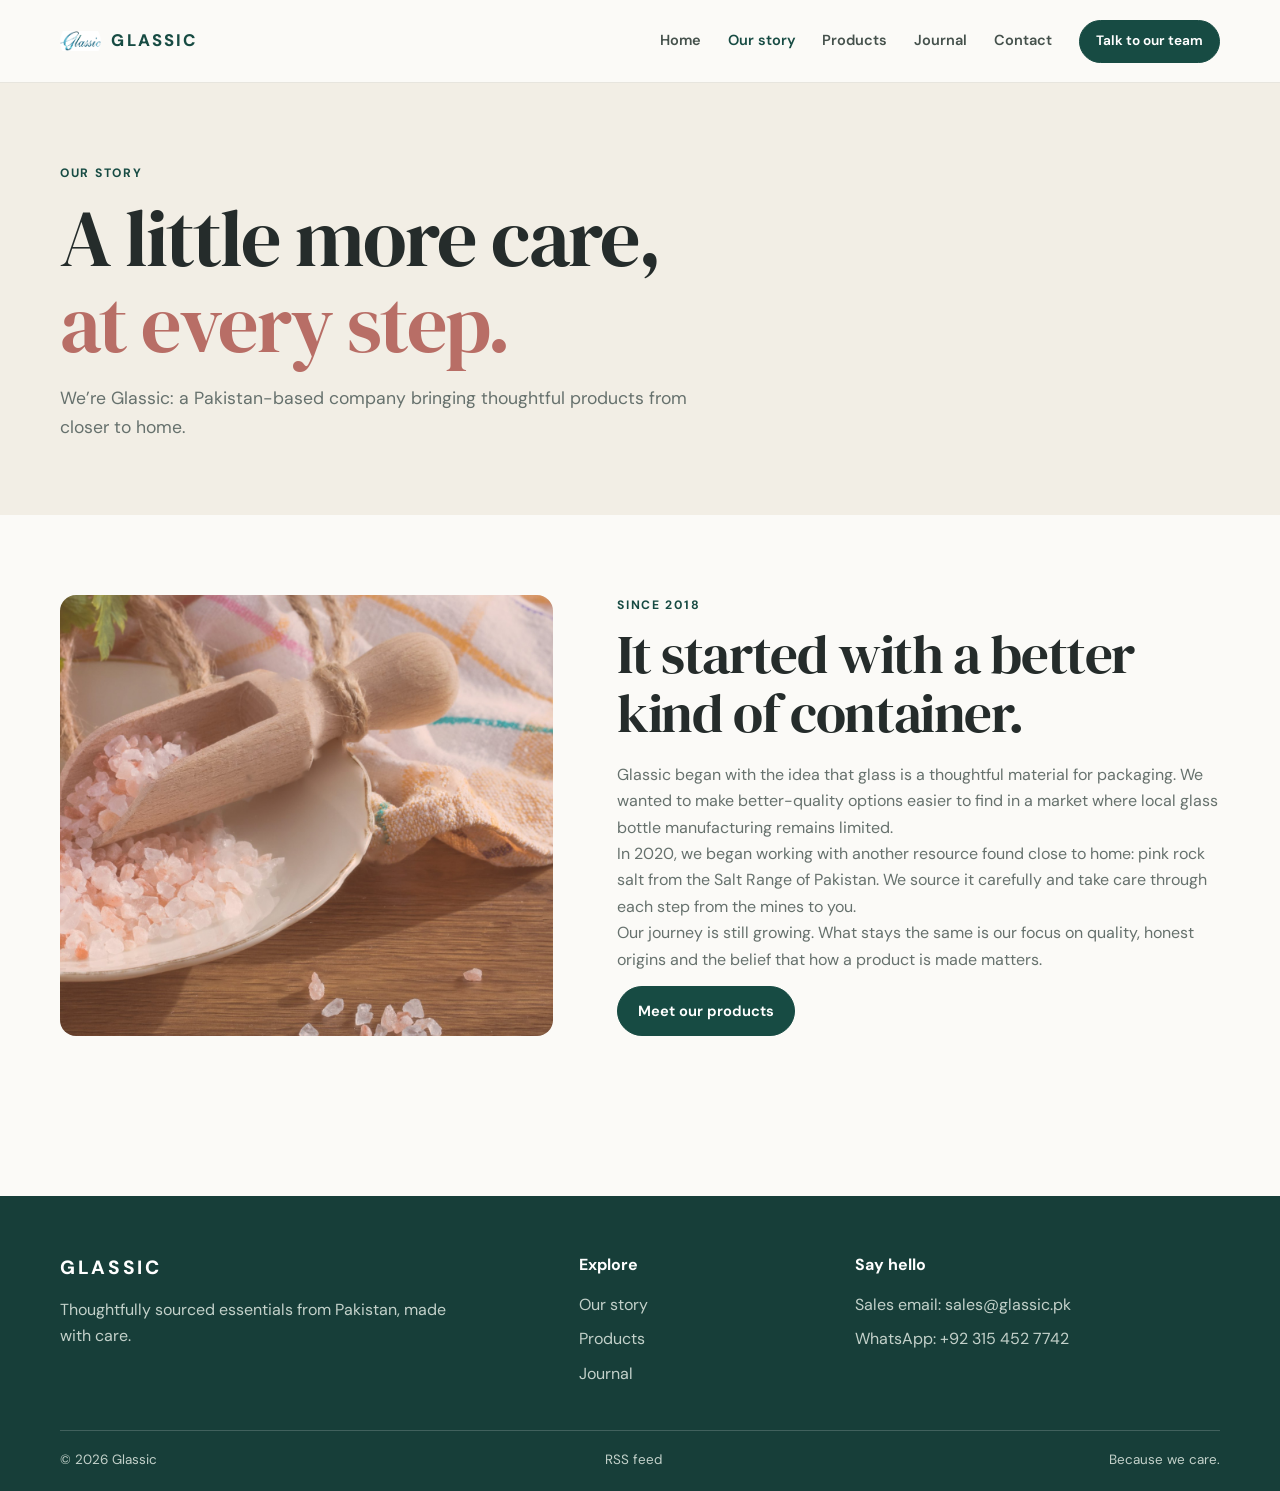
==== about/index.html @ 410bf7d2 "deploy: mueedmq/glassic@69155875bd1e82336464552549f58c06f13dce4d" ====
<!DOCTYPE html><html lang="en"> <head><meta charset="utf-8"><meta name="viewport" content="width=device-width, initial-scale=1"><base href="https://mueedmq.github.io/glassic-pages/"><meta name="generator" content="Astro v5.18.2"><meta name="theme-color" content="#fbfaf7"><title>Our story | Glassic</title><meta name="description" content="Glassic began in Pakistan in 2018 with a belief in better materials, thoughtful sourcing and care at every step."><link rel="canonical" href="https://mueedmq.github.io/glassic-pages/about/"><link rel="alternate" type="application/rss+xml" title="Glassic Journal" href="rss.xml"><link rel="icon" type="image/png" href="images/glassic-mark.png"><link rel="preconnect" href="https://fonts.googleapis.com"><link rel="preconnect" href="https://fonts.gstatic.com" crossorigin><link href="https://fonts.googleapis.com/css2?family=DM+Sans:wght@400;500;600;700&family=DM+Serif+Display&display=swap" rel="stylesheet"><meta property="og:type" content="website"><meta property="og:site_name" content="Glassic"><meta property="og:title" content="Our story | Glassic"><meta property="og:description" content="Glassic began in Pakistan in 2018 with a belief in better materials, thoughtful sourcing and care at every step."><meta property="og:url" content="https://mueedmq.github.io/glassic-pages/about/"><meta property="og:image" content="https://mueedmq.github.io/glassic-pages/images/glassic-social.jpg"><meta name="twitter:card" content="summary_large_image"><meta name="twitter:title" content="Our story | Glassic"><meta name="twitter:description" content="Glassic began in Pakistan in 2018 with a belief in better materials, thoughtful sourcing and care at every step."><meta name="twitter:image" content="https://mueedmq.github.io/glassic-pages/images/glassic-social.jpg"><style>.page-hero[data-astro-cid-kh7btl4r]{padding:5rem 0 4.6rem;background:#f2eee5}.page-hero[data-astro-cid-kh7btl4r] h1[data-astro-cid-kh7btl4r]{margin:.75rem 0 1rem;font-size:clamp(3rem,7vw,5rem)}.page-hero[data-astro-cid-kh7btl4r] h1[data-astro-cid-kh7btl4r] em[data-astro-cid-kh7btl4r]{color:#b86e66;font-style:normal}.page-hero[data-astro-cid-kh7btl4r] p[data-astro-cid-kh7btl4r]:not(.eyebrow){max-width:42rem;color:#66716d;font-size:1.1rem}.section-pad[data-astro-cid-kh7btl4r]{padding-block:5rem}.story-grid[data-astro-cid-kh7btl4r]{display:grid;grid-template-columns:.9fr 1.1fr;align-items:center;gap:4rem}.story-grid[data-astro-cid-kh7btl4r]>img[data-astro-cid-kh7btl4r]{width:100%;min-height:420px;height:100%;object-fit:cover;border-radius:1rem}.story[data-astro-cid-kh7btl4r] h2[data-astro-cid-kh7btl4r]{margin:.5rem 0 1.2rem;font-size:clamp(2.4rem,4.5vw,3.45rem)}.story-grid[data-astro-cid-kh7btl4r]>div[data-astro-cid-kh7btl4r]>p[data-astro-cid-kh7btl4r]:not(.eyebrow){color:#66716d}.story-grid[data-astro-cid-kh7btl4r] .btn[data-astro-cid-kh7btl4r]{margin-top:.8rem}@media(max-width:700px){.page-hero[data-astro-cid-kh7btl4r]{padding:3.5rem 0}.section-pad[data-astro-cid-kh7btl4r]{padding-block:3.5rem}.story-grid[data-astro-cid-kh7btl4r]{grid-template-columns:1fr;gap:2rem}.story-grid[data-astro-cid-kh7btl4r]>img[data-astro-cid-kh7btl4r]{min-height:270px;max-height:350px}}
</style>
<link rel="stylesheet" href="/glassic-pages/_astro/about.DQ_3Z3SN.css"></head> <body> <a class="skip-link" href="/glassic-pages/about/#main" data-astro-cid-ctg3m53h>Skip to content</a> <header class="site-header" data-astro-cid-ctg3m53h> <div class="container header-inner" data-astro-cid-ctg3m53h> <a class="brand" href="./" aria-label="Glassic home" data-astro-cid-ctg3m53h><img src="images/glassic-mark.png" alt="" width="160" height="54" data-astro-cid-ctg3m53h><span data-astro-cid-ctg3m53h>GLASSIC</span></a> <nav class="desktop-nav" aria-label="Main navigation" data-astro-cid-ctg3m53h> <a href="./" data-astro-cid-ctg3m53h>Home</a><a href="about/" aria-current="page" data-astro-cid-ctg3m53h>Our story</a><a href="products/" data-astro-cid-ctg3m53h>Products</a><a href="blog/" data-astro-cid-ctg3m53h>Journal</a><a href="contact/" data-astro-cid-ctg3m53h>Contact</a> <a class="btn header-cta" href="contact/" data-astro-cid-ctg3m53h>Talk to our team</a> </nav> <details class="mobile-menu" data-astro-cid-ctg3m53h> <summary aria-label="Open navigation menu" data-astro-cid-ctg3m53h><span class="menu-label" data-astro-cid-ctg3m53h>Menu</span><span class="menu-icon" aria-hidden="true" data-astro-cid-ctg3m53h><i data-astro-cid-ctg3m53h></i><i data-astro-cid-ctg3m53h></i></span></summary> <nav aria-label="Mobile navigation" data-astro-cid-ctg3m53h> <a href="./" data-astro-cid-ctg3m53h>Home</a><a href="about/" aria-current="page" data-astro-cid-ctg3m53h>Our story</a><a href="products/" data-astro-cid-ctg3m53h>Products</a><a href="blog/" data-astro-cid-ctg3m53h>Journal</a><a href="contact/" data-astro-cid-ctg3m53h>Contact</a> <a class="btn" href="contact/" data-astro-cid-ctg3m53h>Talk to our team</a> </nav> </details> </div> </header>  <main id="main"> <section class="page-hero" data-astro-cid-kh7btl4r><div class="container" data-astro-cid-kh7btl4r><p class="eyebrow" data-astro-cid-kh7btl4r>Our story</p><h1 class="display" data-astro-cid-kh7btl4r>A little more care,<br data-astro-cid-kh7btl4r><em data-astro-cid-kh7btl4r>at every step.</em></h1><p data-astro-cid-kh7btl4r>We’re Glassic: a Pakistan-based company bringing thoughtful products from closer to home.</p></div></section> <section class="story section-pad" data-astro-cid-kh7btl4r><div class="container story-grid" data-astro-cid-kh7btl4r><img src="images/salt-hero.jpg" alt="Pink salt from Pakistan's Salt Range, ready to be prepared" data-astro-cid-kh7btl4r><div data-astro-cid-kh7btl4r><p class="eyebrow" data-astro-cid-kh7btl4r>Since 2018</p><h2 class="display" data-astro-cid-kh7btl4r>It started with a better kind of container.</h2><p data-astro-cid-kh7btl4r>Glassic began with the idea that glass is a thoughtful material for packaging. We wanted to make better-quality options easier to find in a market where local glass bottle manufacturing remains limited.</p><p data-astro-cid-kh7btl4r>In 2020, we began working with another resource found close to home: pink rock salt from the Salt Range of Pakistan. We source it carefully and take care through each step from the mines to you.</p><p data-astro-cid-kh7btl4r>Our journey is still growing. What stays the same is our focus on quality, honest origins and the belief that how a product is made matters.</p><a class="btn" href="products/" data-astro-cid-kh7btl4r>Meet our products</a></div></div></section> </main> <footer class="site-footer" data-astro-cid-gcn2mc3v> <div class="container footer-grid" data-astro-cid-gcn2mc3v> <div data-astro-cid-gcn2mc3v><a class="footer-brand" href="./" data-astro-cid-gcn2mc3v>GLASSIC</a><p data-astro-cid-gcn2mc3v>Thoughtfully sourced essentials from Pakistan, made with care.</p></div> <div data-astro-cid-gcn2mc3v><strong data-astro-cid-gcn2mc3v>Explore</strong><a href="about/" data-astro-cid-gcn2mc3v>Our story</a><a href="products/" data-astro-cid-gcn2mc3v>Products</a><a href="blog/" data-astro-cid-gcn2mc3v>Journal</a></div> <div data-astro-cid-gcn2mc3v><strong data-astro-cid-gcn2mc3v>Say hello</strong><a href="mailto:sales@glassic.pk" data-astro-cid-gcn2mc3v>Sales email: sales@glassic.pk</a><a href="https://wa.me/923154527742" data-astro-cid-gcn2mc3v>WhatsApp: +92 315 452 7742</a></div> </div> <div class="container footer-bottom" data-astro-cid-gcn2mc3v><span data-astro-cid-gcn2mc3v>© 2026 Glassic</span><a href="rss.xml" data-astro-cid-gcn2mc3v>RSS feed</a><span data-astro-cid-gcn2mc3v>Because we care.</span></div> </footer>  </body></html>
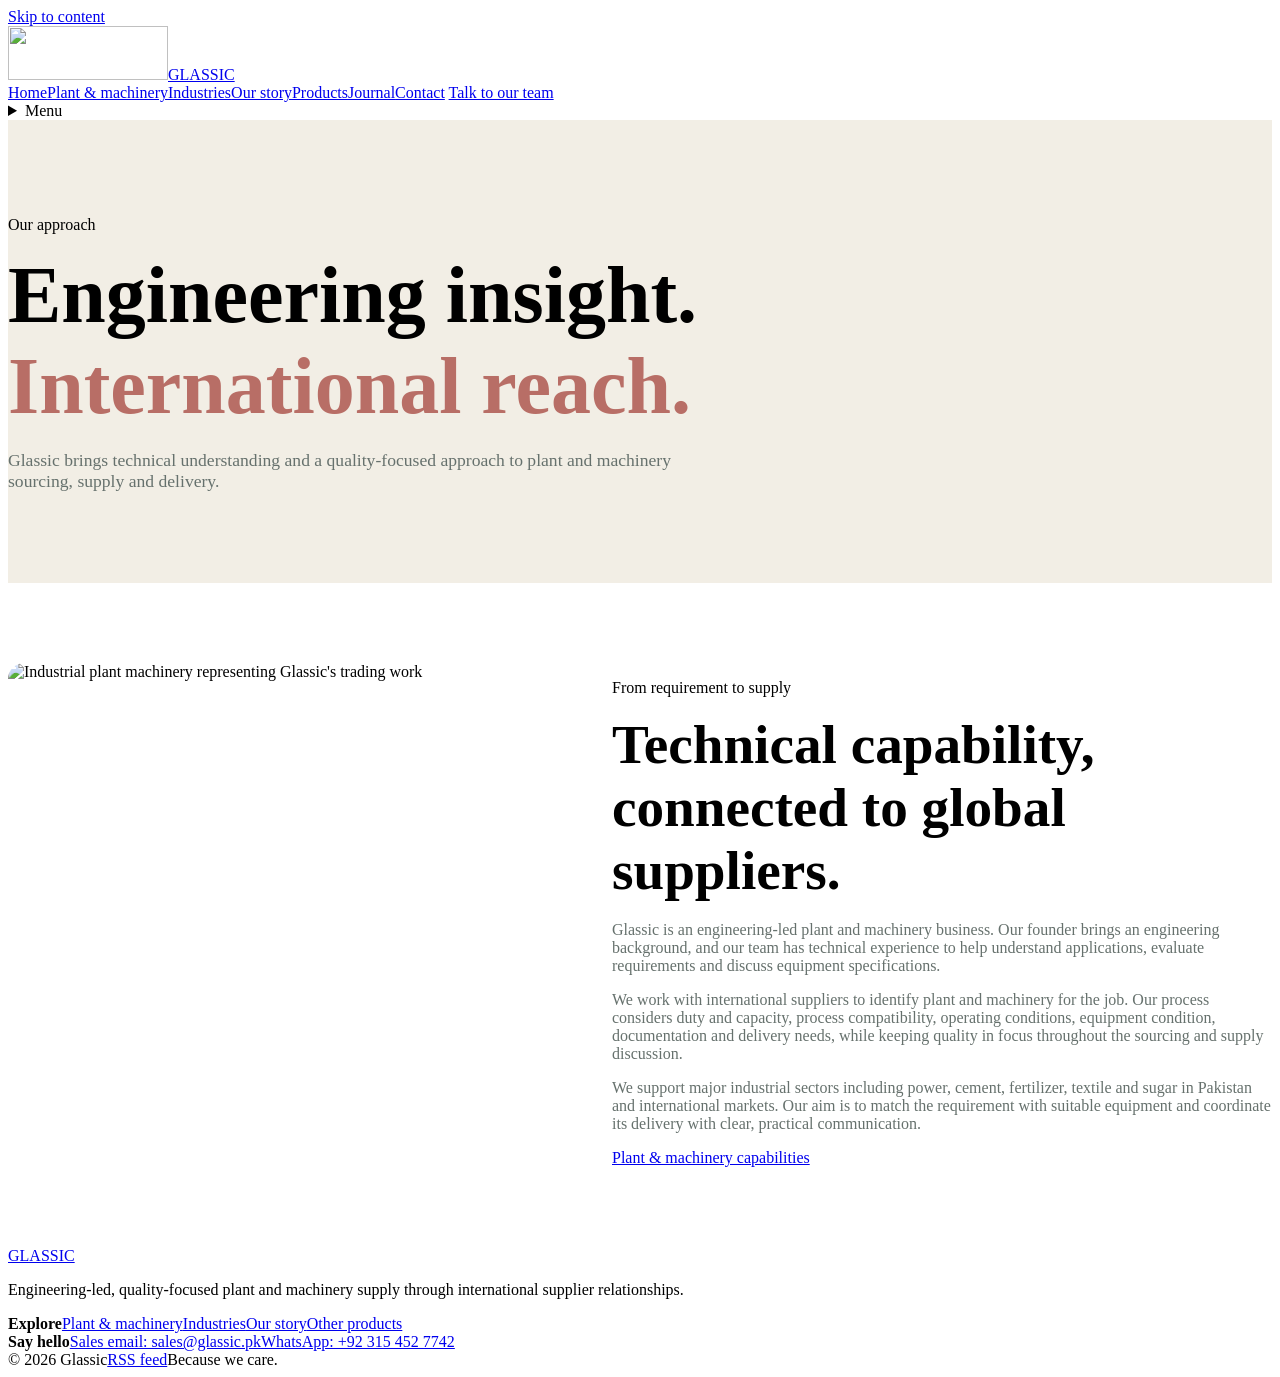
==== commit fb462163: "deploy: mueedmq/glassic@75b5f6e8dcb22cc1cdfe239888cbf6f86ba0a1cd" ====
--- a/about/index.html
+++ b/about/index.html
@@ -1,3 +1,3 @@
-<!DOCTYPE html><html lang="en"> <head><meta charset="utf-8"><meta name="viewport" content="width=device-width, initial-scale=1"><base href="https://mueedmq.github.io/glassic-pages/"><meta name="generator" content="Astro v5.18.2"><meta name="theme-color" content="#fbfaf7"><title>Our story | Glassic</title><meta name="description" content="Glassic began in Pakistan in 2018 with a belief in better materials, thoughtful sourcing and care at every step."><link rel="canonical" href="https://mueedmq.github.io/glassic-pages/about/"><link rel="alternate" type="application/rss+xml" title="Glassic Journal" href="rss.xml"><link rel="icon" type="image/png" href="images/glassic-mark.png"><link rel="preconnect" href="https://fonts.googleapis.com"><link rel="preconnect" href="https://fonts.gstatic.com" crossorigin><link href="https://fonts.googleapis.com/css2?family=DM+Sans:wght@400;500;600;700&family=DM+Serif+Display&display=swap" rel="stylesheet"><meta property="og:type" content="website"><meta property="og:site_name" content="Glassic"><meta property="og:title" content="Our story | Glassic"><meta property="og:description" content="Glassic began in Pakistan in 2018 with a belief in better materials, thoughtful sourcing and care at every step."><meta property="og:url" content="https://mueedmq.github.io/glassic-pages/about/"><meta property="og:image" content="https://mueedmq.github.io/glassic-pages/images/glassic-social.jpg"><meta name="twitter:card" content="summary_large_image"><meta name="twitter:title" content="Our story | Glassic"><meta name="twitter:description" content="Glassic began in Pakistan in 2018 with a belief in better materials, thoughtful sourcing and care at every step."><meta name="twitter:image" content="https://mueedmq.github.io/glassic-pages/images/glassic-social.jpg"><style>.page-hero[data-astro-cid-kh7btl4r]{padding:5rem 0 4.6rem;background:#f2eee5}.page-hero[data-astro-cid-kh7btl4r] h1[data-astro-cid-kh7btl4r]{margin:.75rem 0 1rem;font-size:clamp(3rem,7vw,5rem)}.page-hero[data-astro-cid-kh7btl4r] h1[data-astro-cid-kh7btl4r] em[data-astro-cid-kh7btl4r]{color:#b86e66;font-style:normal}.page-hero[data-astro-cid-kh7btl4r] p[data-astro-cid-kh7btl4r]:not(.eyebrow){max-width:42rem;color:#66716d;font-size:1.1rem}.section-pad[data-astro-cid-kh7btl4r]{padding-block:5rem}.story-grid[data-astro-cid-kh7btl4r]{display:grid;grid-template-columns:.9fr 1.1fr;align-items:center;gap:4rem}.story-grid[data-astro-cid-kh7btl4r]>img[data-astro-cid-kh7btl4r]{width:100%;min-height:420px;height:100%;object-fit:cover;border-radius:1rem}.story[data-astro-cid-kh7btl4r] h2[data-astro-cid-kh7btl4r]{margin:.5rem 0 1.2rem;font-size:clamp(2.4rem,4.5vw,3.45rem)}.story-grid[data-astro-cid-kh7btl4r]>div[data-astro-cid-kh7btl4r]>p[data-astro-cid-kh7btl4r]:not(.eyebrow){color:#66716d}.story-grid[data-astro-cid-kh7btl4r] .btn[data-astro-cid-kh7btl4r]{margin-top:.8rem}@media(max-width:700px){.page-hero[data-astro-cid-kh7btl4r]{padding:3.5rem 0}.section-pad[data-astro-cid-kh7btl4r]{padding-block:3.5rem}.story-grid[data-astro-cid-kh7btl4r]{grid-template-columns:1fr;gap:2rem}.story-grid[data-astro-cid-kh7btl4r]>img[data-astro-cid-kh7btl4r]{min-height:270px;max-height:350px}}
+<!DOCTYPE html><html lang="en"> <head><meta charset="utf-8"><meta name="viewport" content="width=device-width, initial-scale=1"><base href="https://glassic.pk/"><meta name="generator" content="Astro v5.18.2"><meta name="theme-color" content="#fbfaf7"><title>Our engineering and trading approach | Glassic</title><meta name="description" content="Glassic combines engineering understanding, technical capability and international supplier relationships to source quality-focused plant and machinery."><link rel="canonical" href="https://glassic.pk/about/"><link rel="alternate" type="application/rss+xml" title="Glassic Journal" href="rss.xml"><link rel="icon" type="image/png" href="images/glassic-mark.png"><link rel="preconnect" href="https://fonts.googleapis.com"><link rel="preconnect" href="https://fonts.gstatic.com" crossorigin><link href="https://fonts.googleapis.com/css2?family=DM+Sans:wght@400;500;600;700&family=DM+Serif+Display&display=swap" rel="stylesheet"><meta property="og:type" content="website"><meta property="og:site_name" content="Glassic"><meta property="og:title" content="Our engineering and trading approach | Glassic"><meta property="og:description" content="Glassic combines engineering understanding, technical capability and international supplier relationships to source quality-focused plant and machinery."><meta property="og:url" content="https://glassic.pk/about/"><meta property="og:image" content="https://glassic.pk/images/glassic-social.jpg"><meta name="twitter:card" content="summary_large_image"><meta name="twitter:title" content="Our engineering and trading approach | Glassic"><meta name="twitter:description" content="Glassic combines engineering understanding, technical capability and international supplier relationships to source quality-focused plant and machinery."><meta name="twitter:image" content="https://glassic.pk/images/glassic-social.jpg"><style>.page-hero[data-astro-cid-kh7btl4r]{padding:5rem 0 4.6rem;background:#f2eee5}.page-hero[data-astro-cid-kh7btl4r] h1[data-astro-cid-kh7btl4r]{margin:.75rem 0 1rem;font-size:clamp(3rem,7vw,5rem)}.page-hero[data-astro-cid-kh7btl4r] h1[data-astro-cid-kh7btl4r] em[data-astro-cid-kh7btl4r]{color:#b86e66;font-style:normal}.page-hero[data-astro-cid-kh7btl4r] p[data-astro-cid-kh7btl4r]:not(.eyebrow){max-width:42rem;color:#66716d;font-size:1.1rem}.section-pad[data-astro-cid-kh7btl4r]{padding-block:5rem}.story-grid[data-astro-cid-kh7btl4r]{display:grid;grid-template-columns:.9fr 1.1fr;align-items:center;gap:4rem}.story-grid[data-astro-cid-kh7btl4r]>img[data-astro-cid-kh7btl4r]{width:100%;min-height:420px;height:100%;object-fit:cover;border-radius:1rem}.story[data-astro-cid-kh7btl4r] h2[data-astro-cid-kh7btl4r]{margin:.5rem 0 1.2rem;font-size:clamp(2.4rem,4.5vw,3.45rem)}.story-grid[data-astro-cid-kh7btl4r]>div[data-astro-cid-kh7btl4r]>p[data-astro-cid-kh7btl4r]:not(.eyebrow){color:#66716d}.story-grid[data-astro-cid-kh7btl4r] .btn[data-astro-cid-kh7btl4r]{margin-top:.8rem}@media(max-width:700px){.page-hero[data-astro-cid-kh7btl4r]{padding:3.5rem 0}.section-pad[data-astro-cid-kh7btl4r]{padding-block:3.5rem}.story-grid[data-astro-cid-kh7btl4r]{grid-template-columns:1fr;gap:2rem}.story-grid[data-astro-cid-kh7btl4r]>img[data-astro-cid-kh7btl4r]{min-height:270px;max-height:350px}}
 </style>
-<link rel="stylesheet" href="/glassic-pages/_astro/about.DQ_3Z3SN.css"></head> <body> <a class="skip-link" href="/glassic-pages/about/#main" data-astro-cid-ctg3m53h>Skip to content</a> <header class="site-header" data-astro-cid-ctg3m53h> <div class="container header-inner" data-astro-cid-ctg3m53h> <a class="brand" href="./" aria-label="Glassic home" data-astro-cid-ctg3m53h><img src="images/glassic-mark.png" alt="" width="160" height="54" data-astro-cid-ctg3m53h><span data-astro-cid-ctg3m53h>GLASSIC</span></a> <nav class="desktop-nav" aria-label="Main navigation" data-astro-cid-ctg3m53h> <a href="./" data-astro-cid-ctg3m53h>Home</a><a href="about/" aria-current="page" data-astro-cid-ctg3m53h>Our story</a><a href="products/" data-astro-cid-ctg3m53h>Products</a><a href="blog/" data-astro-cid-ctg3m53h>Journal</a><a href="contact/" data-astro-cid-ctg3m53h>Contact</a> <a class="btn header-cta" href="contact/" data-astro-cid-ctg3m53h>Talk to our team</a> </nav> <details class="mobile-menu" data-astro-cid-ctg3m53h> <summary aria-label="Open navigation menu" data-astro-cid-ctg3m53h><span class="menu-label" data-astro-cid-ctg3m53h>Menu</span><span class="menu-icon" aria-hidden="true" data-astro-cid-ctg3m53h><i data-astro-cid-ctg3m53h></i><i data-astro-cid-ctg3m53h></i></span></summary> <nav aria-label="Mobile navigation" data-astro-cid-ctg3m53h> <a href="./" data-astro-cid-ctg3m53h>Home</a><a href="about/" aria-current="page" data-astro-cid-ctg3m53h>Our story</a><a href="products/" data-astro-cid-ctg3m53h>Products</a><a href="blog/" data-astro-cid-ctg3m53h>Journal</a><a href="contact/" data-astro-cid-ctg3m53h>Contact</a> <a class="btn" href="contact/" data-astro-cid-ctg3m53h>Talk to our team</a> </nav> </details> </div> </header>  <main id="main"> <section class="page-hero" data-astro-cid-kh7btl4r><div class="container" data-astro-cid-kh7btl4r><p class="eyebrow" data-astro-cid-kh7btl4r>Our story</p><h1 class="display" data-astro-cid-kh7btl4r>A little more care,<br data-astro-cid-kh7btl4r><em data-astro-cid-kh7btl4r>at every step.</em></h1><p data-astro-cid-kh7btl4r>We’re Glassic: a Pakistan-based company bringing thoughtful products from closer to home.</p></div></section> <section class="story section-pad" data-astro-cid-kh7btl4r><div class="container story-grid" data-astro-cid-kh7btl4r><img src="images/salt-hero.jpg" alt="Pink salt from Pakistan's Salt Range, ready to be prepared" data-astro-cid-kh7btl4r><div data-astro-cid-kh7btl4r><p class="eyebrow" data-astro-cid-kh7btl4r>Since 2018</p><h2 class="display" data-astro-cid-kh7btl4r>It started with a better kind of container.</h2><p data-astro-cid-kh7btl4r>Glassic began with the idea that glass is a thoughtful material for packaging. We wanted to make better-quality options easier to find in a market where local glass bottle manufacturing remains limited.</p><p data-astro-cid-kh7btl4r>In 2020, we began working with another resource found close to home: pink rock salt from the Salt Range of Pakistan. We source it carefully and take care through each step from the mines to you.</p><p data-astro-cid-kh7btl4r>Our journey is still growing. What stays the same is our focus on quality, honest origins and the belief that how a product is made matters.</p><a class="btn" href="products/" data-astro-cid-kh7btl4r>Meet our products</a></div></div></section> </main> <footer class="site-footer" data-astro-cid-gcn2mc3v> <div class="container footer-grid" data-astro-cid-gcn2mc3v> <div data-astro-cid-gcn2mc3v><a class="footer-brand" href="./" data-astro-cid-gcn2mc3v>GLASSIC</a><p data-astro-cid-gcn2mc3v>Thoughtfully sourced essentials from Pakistan, made with care.</p></div> <div data-astro-cid-gcn2mc3v><strong data-astro-cid-gcn2mc3v>Explore</strong><a href="about/" data-astro-cid-gcn2mc3v>Our story</a><a href="products/" data-astro-cid-gcn2mc3v>Products</a><a href="blog/" data-astro-cid-gcn2mc3v>Journal</a></div> <div data-astro-cid-gcn2mc3v><strong data-astro-cid-gcn2mc3v>Say hello</strong><a href="mailto:sales@glassic.pk" data-astro-cid-gcn2mc3v>Sales email: sales@glassic.pk</a><a href="https://wa.me/923154527742" data-astro-cid-gcn2mc3v>WhatsApp: +92 315 452 7742</a></div> </div> <div class="container footer-bottom" data-astro-cid-gcn2mc3v><span data-astro-cid-gcn2mc3v>© 2026 Glassic</span><a href="rss.xml" data-astro-cid-gcn2mc3v>RSS feed</a><span data-astro-cid-gcn2mc3v>Because we care.</span></div> </footer>  </body></html> +<link rel="stylesheet" href="/_astro/about.JX1IDpZp.css"></head> <body> <a class="skip-link" href="/about/#main" data-astro-cid-ctg3m53h>Skip to content</a> <header class="site-header" data-astro-cid-ctg3m53h> <div class="container header-inner" data-astro-cid-ctg3m53h> <a class="brand" href="./" aria-label="Glassic home" data-astro-cid-ctg3m53h><img src="images/glassic-mark.png" alt="" width="160" height="54" data-astro-cid-ctg3m53h><span data-astro-cid-ctg3m53h>GLASSIC</span></a> <nav class="desktop-nav" aria-label="Main navigation" data-astro-cid-ctg3m53h> <a href="./" data-astro-cid-ctg3m53h>Home</a><a href="plant-machinery/" data-astro-cid-ctg3m53h>Plant &amp; machinery</a><a href="plant-machinery/#industries" data-astro-cid-ctg3m53h>Industries</a><a href="about/" aria-current="page" data-astro-cid-ctg3m53h>Our story</a><a href="products/" data-astro-cid-ctg3m53h>Products</a><a href="blog/" data-astro-cid-ctg3m53h>Journal</a><a href="contact/" data-astro-cid-ctg3m53h>Contact</a> <a class="btn header-cta" href="contact/" data-astro-cid-ctg3m53h>Talk to our team</a> </nav> <details class="mobile-menu" data-astro-cid-ctg3m53h> <summary aria-label="Open navigation menu" data-astro-cid-ctg3m53h><span class="menu-label" data-astro-cid-ctg3m53h>Menu</span><span class="menu-icon" aria-hidden="true" data-astro-cid-ctg3m53h><i data-astro-cid-ctg3m53h></i><i data-astro-cid-ctg3m53h></i></span></summary> <nav aria-label="Mobile navigation" data-astro-cid-ctg3m53h> <a href="./" data-astro-cid-ctg3m53h>Home</a><a href="plant-machinery/" data-astro-cid-ctg3m53h>Plant &amp; machinery</a><a href="plant-machinery/#industries" data-astro-cid-ctg3m53h>Industries</a><a href="about/" aria-current="page" data-astro-cid-ctg3m53h>Our story</a><a href="products/" data-astro-cid-ctg3m53h>Products</a><a href="blog/" data-astro-cid-ctg3m53h>Journal</a><a href="contact/" data-astro-cid-ctg3m53h>Contact</a> <a class="btn" href="contact/" data-astro-cid-ctg3m53h>Talk to our team</a> </nav> </details> </div> </header>  <main id="main"> <section class="page-hero" data-astro-cid-kh7btl4r><div class="container" data-astro-cid-kh7btl4r><p class="eyebrow" data-astro-cid-kh7btl4r>Our approach</p><h1 class="display" data-astro-cid-kh7btl4r>Engineering insight.<br data-astro-cid-kh7btl4r><em data-astro-cid-kh7btl4r>International reach.</em></h1><p data-astro-cid-kh7btl4r>Glassic brings technical understanding and a quality-focused approach to plant and machinery sourcing, supply and delivery.</p></div></section> <section class="story section-pad" data-astro-cid-kh7btl4r><div class="container story-grid" data-astro-cid-kh7btl4r><img src="images/plant-machinery.svg" alt="Industrial plant machinery representing Glassic's trading work" data-astro-cid-kh7btl4r><div data-astro-cid-kh7btl4r><p class="eyebrow" data-astro-cid-kh7btl4r>From requirement to supply</p><h2 class="display" data-astro-cid-kh7btl4r>Technical capability, connected to global suppliers.</h2><p data-astro-cid-kh7btl4r>Glassic is an engineering-led plant and machinery business. Our founder brings an engineering background, and our team has technical experience to help understand applications, evaluate requirements and discuss equipment specifications.</p><p data-astro-cid-kh7btl4r>We work with international suppliers to identify plant and machinery for the job. Our process considers duty and capacity, process compatibility, operating conditions, equipment condition, documentation and delivery needs, while keeping quality in focus throughout the sourcing and supply discussion.</p><p data-astro-cid-kh7btl4r>We support major industrial sectors including power, cement, fertilizer, textile and sugar in Pakistan and international markets. Our aim is to match the requirement with suitable equipment and coordinate its delivery with clear, practical communication.</p><a class="btn" href="plant-machinery/" data-astro-cid-kh7btl4r>Plant &amp; machinery capabilities</a></div></div></section> </main> <footer class="site-footer" data-astro-cid-gcn2mc3v> <div class="container footer-grid" data-astro-cid-gcn2mc3v> <div data-astro-cid-gcn2mc3v><a class="footer-brand" href="./" data-astro-cid-gcn2mc3v>GLASSIC</a><p data-astro-cid-gcn2mc3v>Engineering-led, quality-focused plant and machinery supply through international supplier relationships.</p></div> <div data-astro-cid-gcn2mc3v><strong data-astro-cid-gcn2mc3v>Explore</strong><a href="plant-machinery/" data-astro-cid-gcn2mc3v>Plant &amp; machinery</a><a href="plant-machinery/#industries" data-astro-cid-gcn2mc3v>Industries</a><a href="about/" data-astro-cid-gcn2mc3v>Our story</a><a href="products/" data-astro-cid-gcn2mc3v>Other products</a></div> <div data-astro-cid-gcn2mc3v><strong data-astro-cid-gcn2mc3v>Say hello</strong><a href="mailto:sales@glassic.pk" data-astro-cid-gcn2mc3v>Sales email: sales@glassic.pk</a><a href="https://wa.me/923154527742" data-astro-cid-gcn2mc3v>WhatsApp: +92 315 452 7742</a></div> </div> <div class="container footer-bottom" data-astro-cid-gcn2mc3v><span data-astro-cid-gcn2mc3v>© 2026 Glassic</span><a href="rss.xml" data-astro-cid-gcn2mc3v>RSS feed</a><span data-astro-cid-gcn2mc3v>Because we care.</span></div> </footer>  </body></html> 
--- a/_astro/about.JX1IDpZp.css
+++ b/_astro/about.JX1IDpZp.css
@@ -0,0 +1 @@
+.skip-link[data-astro-cid-ctg3m53h]{position:absolute;top:-5rem;left:1rem;z-index:10;padding:.7rem 1rem;background:#fff;color:#174b43}.skip-link[data-astro-cid-ctg3m53h]:focus{top:1rem}.site-header[data-astro-cid-ctg3m53h]{position:relative;z-index:5;background:#fbfaf7f5;border-bottom:1px solid #e7e5de}.header-inner[data-astro-cid-ctg3m53h]{min-height:82px;display:flex;align-items:center;justify-content:space-between;gap:1.5rem}.brand[data-astro-cid-ctg3m53h]{display:flex;align-items:center;gap:.65rem;color:#174b43;text-decoration:none;font-size:1.05rem;font-weight:800;letter-spacing:.13em}.brand[data-astro-cid-ctg3m53h] img[data-astro-cid-ctg3m53h]{width:41px;height:41px;object-fit:contain;border-radius:50%}.desktop-nav[data-astro-cid-ctg3m53h]{display:flex;align-items:center;gap:clamp(1rem,2.1vw,2rem)}.desktop-nav[data-astro-cid-ctg3m53h]>a[data-astro-cid-ctg3m53h]:not(.btn),.mobile-menu[data-astro-cid-ctg3m53h] nav[data-astro-cid-ctg3m53h]>a[data-astro-cid-ctg3m53h]:not(.btn){color:#45514c;text-decoration:none;font-size:.91rem;font-weight:600}.desktop-nav[data-astro-cid-ctg3m53h]>a[data-astro-cid-ctg3m53h][aria-current=page],.mobile-menu[data-astro-cid-ctg3m53h] nav[data-astro-cid-ctg3m53h]>a[data-astro-cid-ctg3m53h][aria-current=page]{color:#174b43}.desktop-nav[data-astro-cid-ctg3m53h]>a[data-astro-cid-ctg3m53h]:not(.btn):hover,.mobile-menu[data-astro-cid-ctg3m53h] nav[data-astro-cid-ctg3m53h]>a[data-astro-cid-ctg3m53h]:not(.btn):hover{color:#b86e66}.header-cta[data-astro-cid-ctg3m53h]{min-height:43px;padding:.55rem 1rem;font-size:.85rem}.mobile-menu[data-astro-cid-ctg3m53h]{display:none;position:relative}.mobile-menu[data-astro-cid-ctg3m53h] summary[data-astro-cid-ctg3m53h]{min-height:48px;display:flex;align-items:center;gap:.6rem;cursor:pointer;list-style:none;padding:.55rem .7rem;border:1px solid #d7ddd7;border-radius:.6rem;color:#174b43;font-weight:700}.mobile-menu[data-astro-cid-ctg3m53h] summary[data-astro-cid-ctg3m53h]::-webkit-details-marker{display:none}.menu-icon[data-astro-cid-ctg3m53h]{display:grid;gap:4px}.menu-icon[data-astro-cid-ctg3m53h] i[data-astro-cid-ctg3m53h]{width:17px;height:2px;display:block;background:currentColor}.mobile-menu[data-astro-cid-ctg3m53h] nav[data-astro-cid-ctg3m53h]{position:absolute;top:calc(100% + .65rem);right:0;width:min(20rem,calc(100vw - 2rem));display:grid;gap:.2rem;padding:.65rem;border:1px solid #e0e1da;border-radius:.85rem;background:#fbfaf7;box-shadow:0 16px 38px #202b251c}.mobile-menu[data-astro-cid-ctg3m53h] nav[data-astro-cid-ctg3m53h]>a[data-astro-cid-ctg3m53h]:not(.btn){min-height:48px;display:flex;align-items:center;padding:.5rem .8rem;border-radius:.5rem}.mobile-menu[data-astro-cid-ctg3m53h] nav[data-astro-cid-ctg3m53h] .btn[data-astro-cid-ctg3m53h]{margin-top:.3rem}@media(max-width:820px){.desktop-nav[data-astro-cid-ctg3m53h]{display:none}.mobile-menu[data-astro-cid-ctg3m53h]{display:block}.header-inner[data-astro-cid-ctg3m53h]{min-height:72px}}.site-footer[data-astro-cid-gcn2mc3v]{margin-top:5rem;padding:3.5rem 0 1.25rem;background:#173e39;color:#eef2ec}.footer-grid[data-astro-cid-gcn2mc3v]{display:grid;grid-template-columns:2fr 1fr 1.5fr;gap:2rem;padding-bottom:2.7rem}.footer-grid[data-astro-cid-gcn2mc3v]>div[data-astro-cid-gcn2mc3v]{display:flex;flex-direction:column;align-items:flex-start;gap:.5rem}.footer-brand[data-astro-cid-gcn2mc3v]{color:#fff;text-decoration:none;font-weight:800;letter-spacing:.14em;font-size:1.2rem}.footer-grid[data-astro-cid-gcn2mc3v] p[data-astro-cid-gcn2mc3v]{max-width:25rem;margin:.3rem 0 0;color:#c3d1ca}.footer-grid[data-astro-cid-gcn2mc3v] strong[data-astro-cid-gcn2mc3v]{margin-bottom:.35rem;color:#fff}.footer-grid[data-astro-cid-gcn2mc3v] a[data-astro-cid-gcn2mc3v]:not(.footer-brand),.footer-bottom[data-astro-cid-gcn2mc3v] a[data-astro-cid-gcn2mc3v]{color:#c3d1ca;text-decoration:none}.footer-grid[data-astro-cid-gcn2mc3v] a[data-astro-cid-gcn2mc3v]:hover,.footer-bottom[data-astro-cid-gcn2mc3v] a[data-astro-cid-gcn2mc3v]:hover{color:#fff;text-decoration:underline;text-underline-offset:.2em}.footer-bottom[data-astro-cid-gcn2mc3v]{display:flex;justify-content:space-between;gap:1rem;padding-top:1.1rem;border-top:1px solid #ffffff2e;color:#c3d1ca;font-size:.84rem}@media(max-width:640px){.footer-grid[data-astro-cid-gcn2mc3v]{grid-template-columns:1fr 1fr;gap:1.7rem}.footer-grid[data-astro-cid-gcn2mc3v]>div[data-astro-cid-gcn2mc3v]:first-child{grid-column:1 / -1}.footer-bottom[data-astro-cid-gcn2mc3v]{flex-wrap:wrap}}/*! tailwindcss v4.3.3 | MIT License | https://tailwindcss.com */@layer properties{@supports (((-webkit-hyphens:none)) and (not (margin-trim:inline))) or ((-moz-orient:inline) and (not (color:rgb(from red r g b)))){*,:before,:after,::backdrop{--tw-rotate-x:initial;--tw-rotate-y:initial;--tw-rotate-z:initial;--tw-skew-x:initial;--tw-skew-y:initial;--tw-border-style:solid}}}@layer theme{:root,:host{--font-sans:"DM Sans", "Segoe UI", sans-serif;--font-mono:ui-monospace, SFMono-Regular, Menlo, Monaco, Consolas, "Liberation Mono", "Courier New", monospace;--default-font-family:var(--font-sans);--default-mono-font-family:var(--font-mono);--color-ink:#252c2b;--color-muted:#66716d;--color-brand:#174b43;--color-brand-dark:#103b35;--color-rose:#b86e66;--color-sand:#f4f0e8;--color-paper:#fbfaf7;--color-line:#deded6;--font-display:"DM Serif Display", Georgia, serif}}@layer base{*,:after,:before,::backdrop{box-sizing:border-box;border:0 solid;margin:0;padding:0}::file-selector-button{box-sizing:border-box;border:0 solid;margin:0;padding:0}html,:host{-webkit-text-size-adjust:100%;tab-size:4;line-height:1.5;font-family:var(--default-font-family,-apple-system, BlinkMacSystemFont, "Segoe UI", Roboto, "Helvetica Neue", "Noto Sans", Arial, sans-serif, "Apple Color Emoji", "Segoe UI Emoji", "Segoe UI Symbol", "Noto Color Emoji");font-feature-settings:var(--default-font-feature-settings,normal);font-variation-settings:var(--default-font-variation-settings,normal);-webkit-tap-highlight-color:transparent}hr{height:0;color:inherit;border-top-width:1px}abbr:where([title]){-webkit-text-decoration:underline dotted;text-decoration:underline dotted}h1,h2,h3,h4,h5,h6{font-size:inherit;font-weight:inherit}a{color:inherit;-webkit-text-decoration:inherit;text-decoration:inherit}b,strong{font-weight:bolder}code,kbd,samp,pre{font-family:var(--default-mono-font-family,ui-monospace, SFMono-Regular, Menlo, Monaco, Consolas, "Liberation Mono", "Courier New", monospace);font-feature-settings:var(--default-mono-font-feature-settings,normal);font-variation-settings:var(--default-mono-font-variation-settings,normal);font-size:1em}small{font-size:80%}sub,sup{vertical-align:baseline;font-size:75%;line-height:0;position:relative}sub{bottom:-.25em}sup{top:-.5em}table{text-indent:0;border-color:inherit;border-collapse:collapse}:-moz-focusring:where(:not(iframe)){outline:auto}progress{vertical-align:baseline}summary{display:list-item}ol,ul,menu{list-style:none}img,svg,video,canvas,audio,iframe,embed,object{vertical-align:middle;display:block}img,video{max-width:100%;height:auto}button,input,select,optgroup,textarea{font:inherit;font-feature-settings:inherit;font-variation-settings:inherit;letter-spacing:inherit;color:inherit;opacity:1;background-color:#0000;border-radius:0}::file-selector-button{font:inherit;font-feature-settings:inherit;font-variation-settings:inherit;letter-spacing:inherit;color:inherit;opacity:1;background-color:#0000;border-radius:0}:where(select:is([multiple],[size])) optgroup{font-weight:bolder}:where(select:is([multiple],[size])) optgroup option{padding-inline-start:20px}::file-selector-button{margin-inline-end:4px}::placeholder{opacity:1}@supports (not ((-webkit-appearance:-apple-pay-button))) or (contain-intrinsic-size:1px){::placeholder{color:currentColor}@supports (color:color-mix(in lab,red,red)){::placeholder{color:color-mix(in oklab,currentcolor 50%,transparent)}}}textarea{resize:vertical}::-webkit-search-decoration{-webkit-appearance:none}::-webkit-date-and-time-value{min-height:1lh;text-align:inherit}::-webkit-datetime-edit{display:inline-flex}::-webkit-datetime-edit-fields-wrapper{padding:0}::-webkit-datetime-edit{padding-block:0}::-webkit-datetime-edit-year-field{padding-block:0}::-webkit-datetime-edit-month-field{padding-block:0}::-webkit-datetime-edit-day-field{padding-block:0}::-webkit-datetime-edit-hour-field{padding-block:0}::-webkit-datetime-edit-minute-field{padding-block:0}::-webkit-datetime-edit-second-field{padding-block:0}::-webkit-datetime-edit-millisecond-field{padding-block:0}::-webkit-datetime-edit-meridiem-field{padding-block:0}::-webkit-calendar-picker-indicator{line-height:1}:-moz-ui-invalid{box-shadow:none}button,input:where([type=button],[type=reset],[type=submit]){appearance:button}::file-selector-button{appearance:button}::-webkit-inner-spin-button{height:auto}::-webkit-outer-spin-button{height:auto}[hidden]:where(:not([hidden=until-found])){display:none!important}}@layer components;@layer utilities{.visible{visibility:visible}.relative{position:relative}.static{position:static}.container{width:100%}@media(min-width:40rem){.container{max-width:40rem}}@media(min-width:48rem){.container{max-width:48rem}}@media(min-width:64rem){.container{max-width:64rem}}@media(min-width:80rem){.container{max-width:80rem}}@media(min-width:96rem){.container{max-width:96rem}}.contents{display:contents}.transform{transform:var(--tw-rotate-x,) var(--tw-rotate-y,) var(--tw-rotate-z,) var(--tw-skew-x,) var(--tw-skew-y,)}.border{border-style:var(--tw-border-style);border-width:1px}}:root{color-scheme:light;font-family:var(--font-sans);color:var(--color-ink);background:var(--color-paper);font-synthesis:none;text-rendering:optimizelegibility}*{box-sizing:border-box}html{scroll-behavior:smooth}body{min-width:320px;margin:0;line-height:1.65}img{max-width:100%;height:auto;display:block}a{color:inherit}a:focus-visible,button:focus-visible,summary:focus-visible,input:focus-visible,textarea:focus-visible{outline-offset:3px;outline:3px solid #c4867c}.container{width:min(1160px,100% - 2.5rem);margin-inline:auto}.eyebrow{color:var(--color-brand);letter-spacing:.14em;text-transform:uppercase;font-size:.76rem;font-weight:700}.display{font-family:var(--font-display);letter-spacing:-.025em;font-weight:400;line-height:1.08}.btn{border:1px solid var(--color-brand);background:var(--color-brand);color:#fff;border-radius:999px;justify-content:center;align-items:center;gap:.6rem;min-height:48px;padding:.75rem 1.25rem;font-size:.92rem;font-weight:650;text-decoration:none;transition:background-color .18s,transform .18s;display:inline-flex}.btn:hover{background:var(--color-brand-dark);transform:translateY(-1px)}.btn--outline{color:var(--color-brand);background:0 0}.btn--outline:hover{background:#e9eee9}.surface{border:1px solid var(--color-line);background:#fff;border-radius:1.1rem}.field{width:100%;min-height:48px;color:var(--color-ink);background:#fff;border:1px solid #b9c0b9;border-radius:.55rem;padding:.75rem .9rem}.field:focus{border-color:var(--color-brand)}.prose{color:#3d4643;max-width:68ch;font-size:1.08rem;line-height:1.85}.prose h2,.prose h3{color:var(--color-ink);font-family:var(--font-display);margin:2.1em 0 .55em;font-weight:400;line-height:1.2}.prose h2{font-size:clamp(1.7rem,4vw,2.2rem)}.prose h3{font-size:1.5rem}.prose p,.prose ul,.prose ol,.prose blockquote{margin:1.15em 0}.prose a{color:var(--color-brand);text-underline-offset:.2em;text-decoration:underline}.prose img{border-radius:.8rem;width:100%}.prose blockquote{border-left:3px solid var(--color-rose);color:var(--color-muted);padding-left:1.1rem}.prose :not(pre)>code{background:#f0eee8;border-radius:.25rem;padding:.12rem .32rem;font-size:.9em}@media(max-width:640px){.container{width:min(100% - 2rem,1160px)}}@media(prefers-reduced-motion:reduce){*,:before,:after{scroll-behavior:auto!important;transition-duration:.01ms!important;animation-duration:.01ms!important}}@property --tw-rotate-x{syntax:"*";inherits:false}@property --tw-rotate-y{syntax:"*";inherits:false}@property --tw-rotate-z{syntax:"*";inherits:false}@property --tw-skew-x{syntax:"*";inherits:false}@property --tw-skew-y{syntax:"*";inherits:false}@property --tw-border-style{syntax:"*";inherits:false;initial-value:solid}
